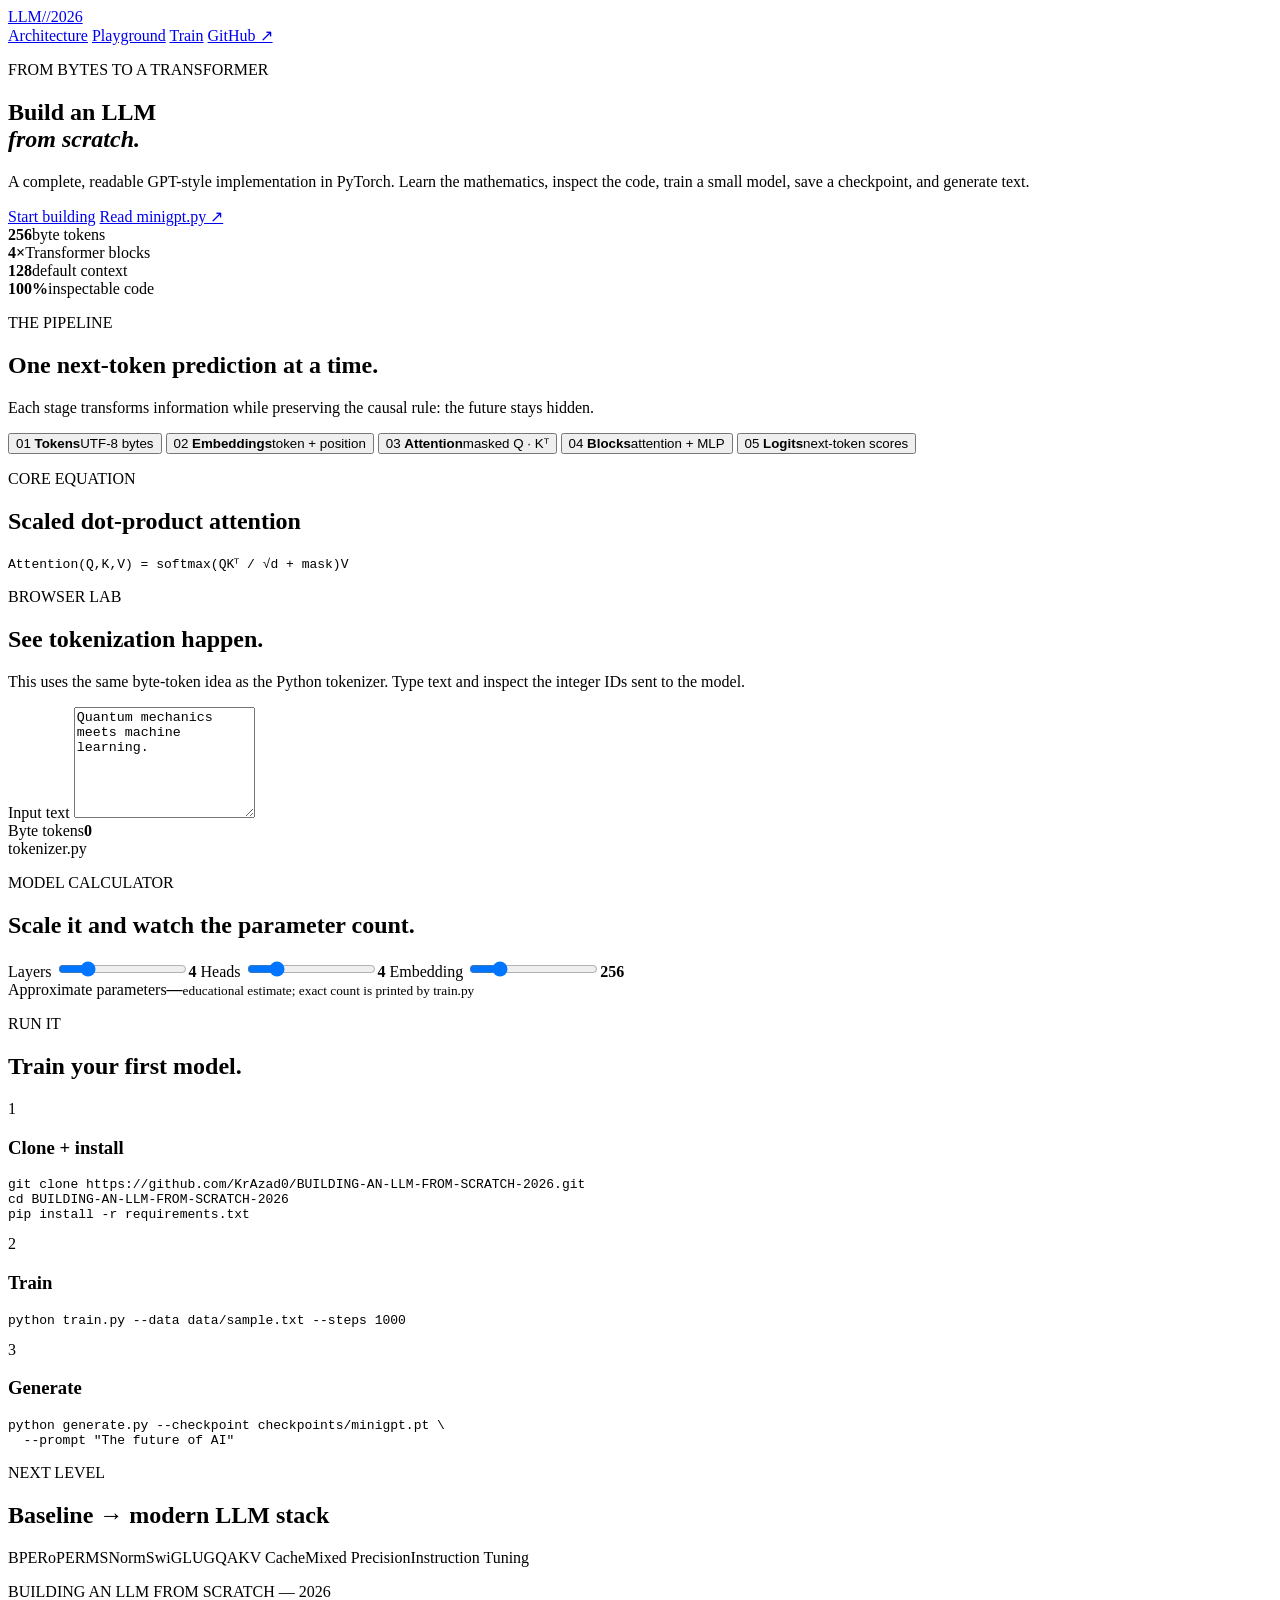
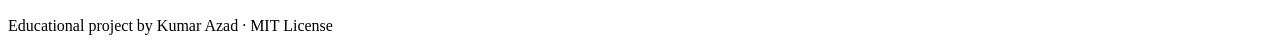
==== docs/index.html @ 2be55c7c "Add interactive GitHub Pages website" ====
<!doctype html>
<html lang="en">
<head>
  <meta charset="utf-8" />
  <meta name="viewport" content="width=device-width, initial-scale=1" />
  <meta name="description" content="Build a GPT-style language model from scratch: tokenizer, attention, Transformer blocks, training, and generation." />
  <title>LLM From Scratch 2026</title>
  <link rel="stylesheet" href="style.css" />
</head>
<body>
  <header class="nav">
    <a class="brand" href="#top">LLM<span>//2026</span></a>
    <nav>
      <a href="#architecture">Architecture</a>
      <a href="#playground">Playground</a>
      <a href="#train">Train</a>
      <a class="button small" href="https://github.com/KrAzad0/BUILDING-AN-LLM-FROM-SCRATCH-2026">GitHub ↗</a>
    </nav>
  </header>

  <main id="top">
    <section class="hero wrap">
      <p class="eyebrow">FROM BYTES TO A TRANSFORMER</p>
      <h1>Build an LLM<br /><em>from scratch.</em></h1>
      <p class="lede">A complete, readable GPT-style implementation in PyTorch. Learn the mathematics, inspect the code, train a small model, save a checkpoint, and generate text.</p>
      <div class="actions">
        <a class="button" href="#train">Start building</a>
        <a class="ghost" href="https://github.com/KrAzad0/BUILDING-AN-LLM-FROM-SCRATCH-2026/blob/main/src/minigpt.py">Read minigpt.py ↗</a>
      </div>
      <div class="stats">
        <article><strong>256</strong><span>byte tokens</span></article>
        <article><strong>4×</strong><span>Transformer blocks</span></article>
        <article><strong>128</strong><span>default context</span></article>
        <article><strong>100%</strong><span>inspectable code</span></article>
      </div>
    </section>

    <section id="architecture" class="section wrap">
      <div class="section-head">
        <p class="eyebrow">THE PIPELINE</p>
        <h2>One next-token prediction at a time.</h2>
        <p>Each stage transforms information while preserving the causal rule: the future stays hidden.</p>
      </div>
      <div class="pipeline" aria-label="LLM architecture pipeline">
        <button data-stage="tokens" class="stage active">01 <b>Tokens</b><span>UTF-8 bytes</span></button>
        <button data-stage="embed" class="stage">02 <b>Embeddings</b><span>token + position</span></button>
        <button data-stage="attention" class="stage">03 <b>Attention</b><span>masked Q · Kᵀ</span></button>
        <button data-stage="blocks" class="stage">04 <b>Blocks</b><span>attention + MLP</span></button>
        <button data-stage="logits" class="stage">05 <b>Logits</b><span>next-token scores</span></button>
      </div>
      <article id="stage-detail" class="detail"></article>
    </section>

    <section class="equation-band">
      <div class="wrap equation-grid">
        <div>
          <p class="eyebrow">CORE EQUATION</p>
          <h2>Scaled dot-product attention</h2>
        </div>
        <code>Attention(Q,K,V) = softmax(QKᵀ / √d + mask)V</code>
      </div>
    </section>

    <section id="playground" class="section wrap">
      <div class="section-head">
        <p class="eyebrow">BROWSER LAB</p>
        <h2>See tokenization happen.</h2>
        <p>This uses the same byte-token idea as the Python tokenizer. Type text and inspect the integer IDs sent to the model.</p>
      </div>
      <div class="lab-grid">
        <div class="panel">
          <label for="token-input">Input text</label>
          <textarea id="token-input" rows="7">Quantum mechanics meets machine learning.</textarea>
          <div class="panel-row"><span>Byte tokens</span><strong id="token-count">0</strong></div>
        </div>
        <div class="panel terminal">
          <div class="terminal-top"><i></i><i></i><i></i><span>tokenizer.py</span></div>
          <pre id="token-output"></pre>
        </div>
      </div>
    </section>

    <section class="section wrap">
      <div class="section-head">
        <p class="eyebrow">MODEL CALCULATOR</p>
        <h2>Scale it and watch the parameter count.</h2>
      </div>
      <div class="calculator">
        <label>Layers <input id="layers" type="range" min="1" max="16" value="4" /><b id="layers-v">4</b></label>
        <label>Heads <input id="heads" type="range" min="1" max="16" value="4" /><b id="heads-v">4</b></label>
        <label>Embedding <input id="embd" type="range" min="64" max="1024" step="64" value="256" /><b id="embd-v">256</b></label>
        <div class="param-card"><span>Approximate parameters</span><strong id="param-count">—</strong><small>educational estimate; exact count is printed by train.py</small></div>
      </div>
    </section>

    <section id="train" class="section wrap">
      <div class="section-head">
        <p class="eyebrow">RUN IT</p>
        <h2>Train your first model.</h2>
      </div>
      <div class="steps">
        <article><span>1</span><h3>Clone + install</h3><pre><code>git clone https://github.com/KrAzad0/BUILDING-AN-LLM-FROM-SCRATCH-2026.git
cd BUILDING-AN-LLM-FROM-SCRATCH-2026
pip install -r requirements.txt</code></pre></article>
        <article><span>2</span><h3>Train</h3><pre><code>python train.py --data data/sample.txt --steps 1000</code></pre></article>
        <article><span>3</span><h3>Generate</h3><pre><code>python generate.py --checkpoint checkpoints/minigpt.pt \
  --prompt "The future of AI"</code></pre></article>
      </div>
    </section>

    <section class="section wrap roadmap">
      <p class="eyebrow">NEXT LEVEL</p>
      <h2>Baseline → modern LLM stack</h2>
      <div class="chips"><span>BPE</span><span>RoPE</span><span>RMSNorm</span><span>SwiGLU</span><span>GQA</span><span>KV Cache</span><span>Mixed Precision</span><span>Instruction Tuning</span></div>
    </section>
  </main>

  <footer class="wrap">
    <p>BUILDING AN LLM FROM SCRATCH — 2026</p>
    <p>Educational project by Kumar Azad · MIT License</p>
  </footer>
  <script src="app.js"></script>
</body>
</html>
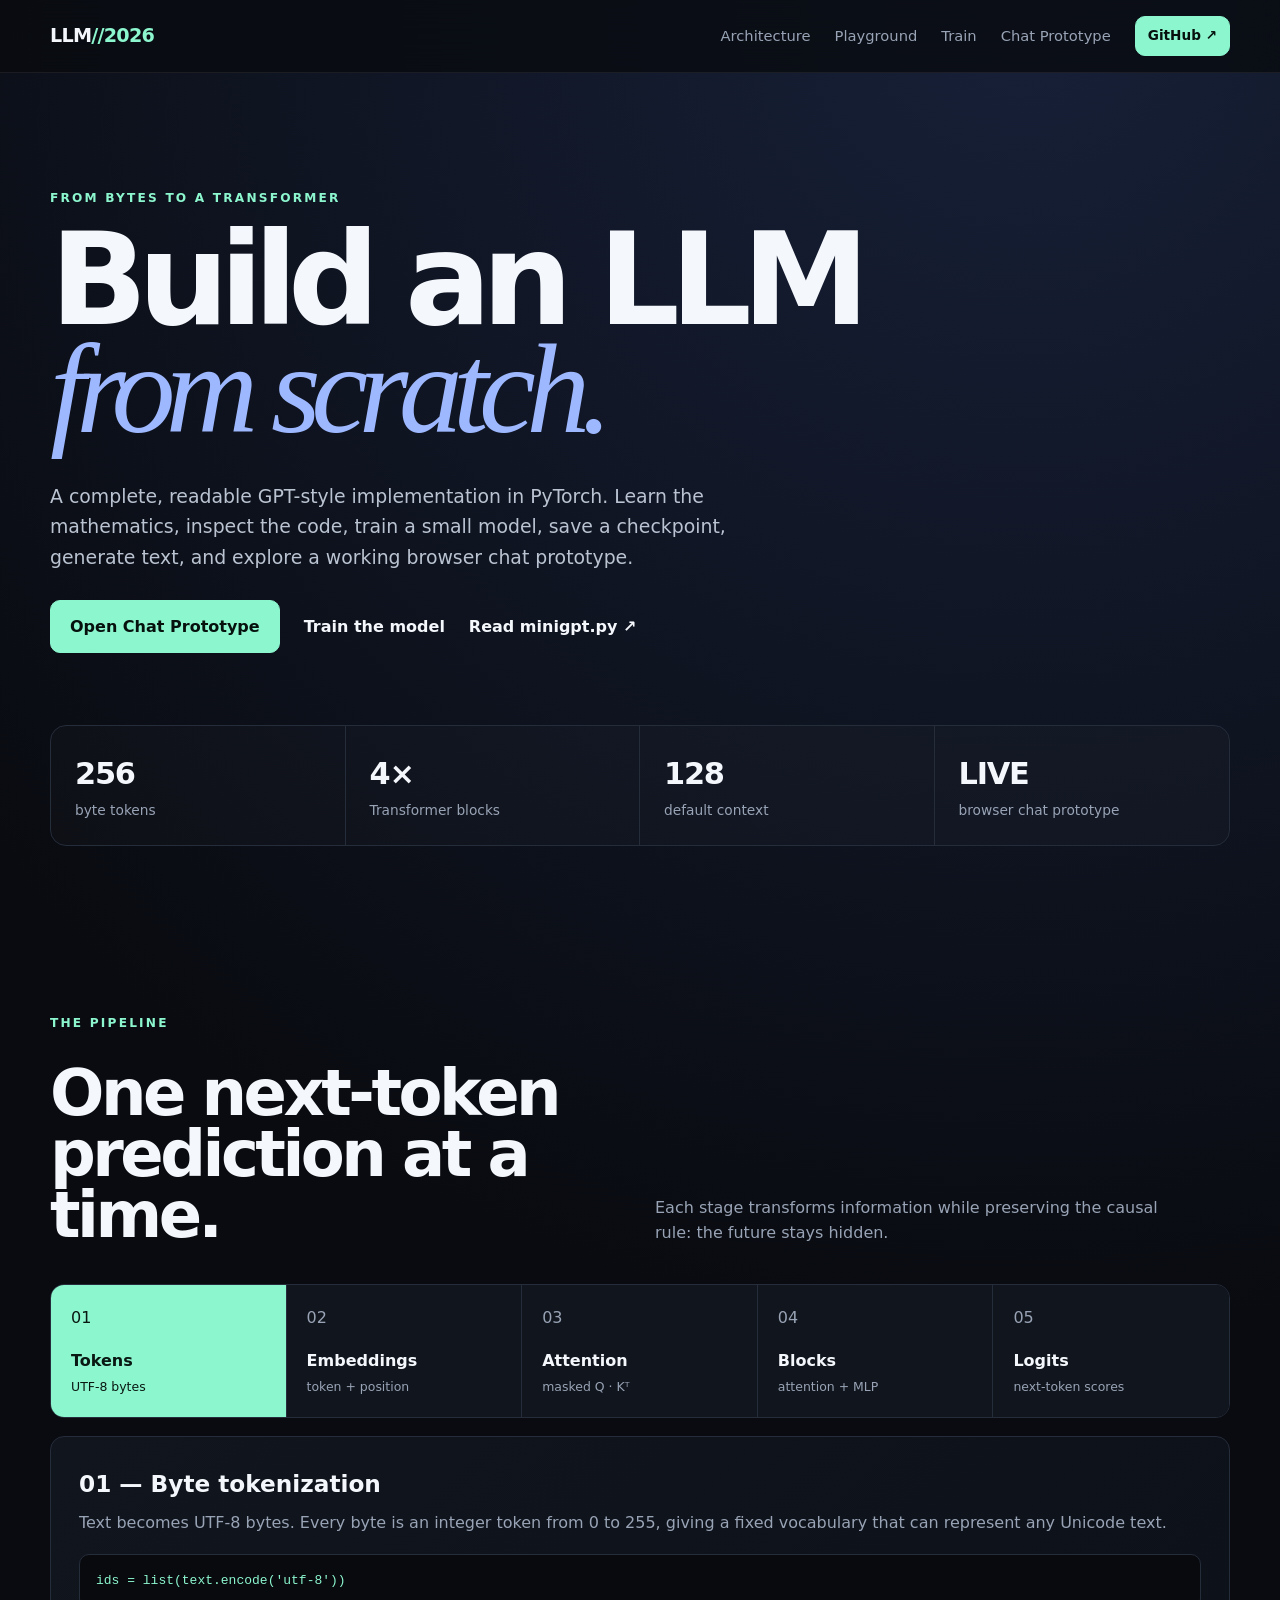
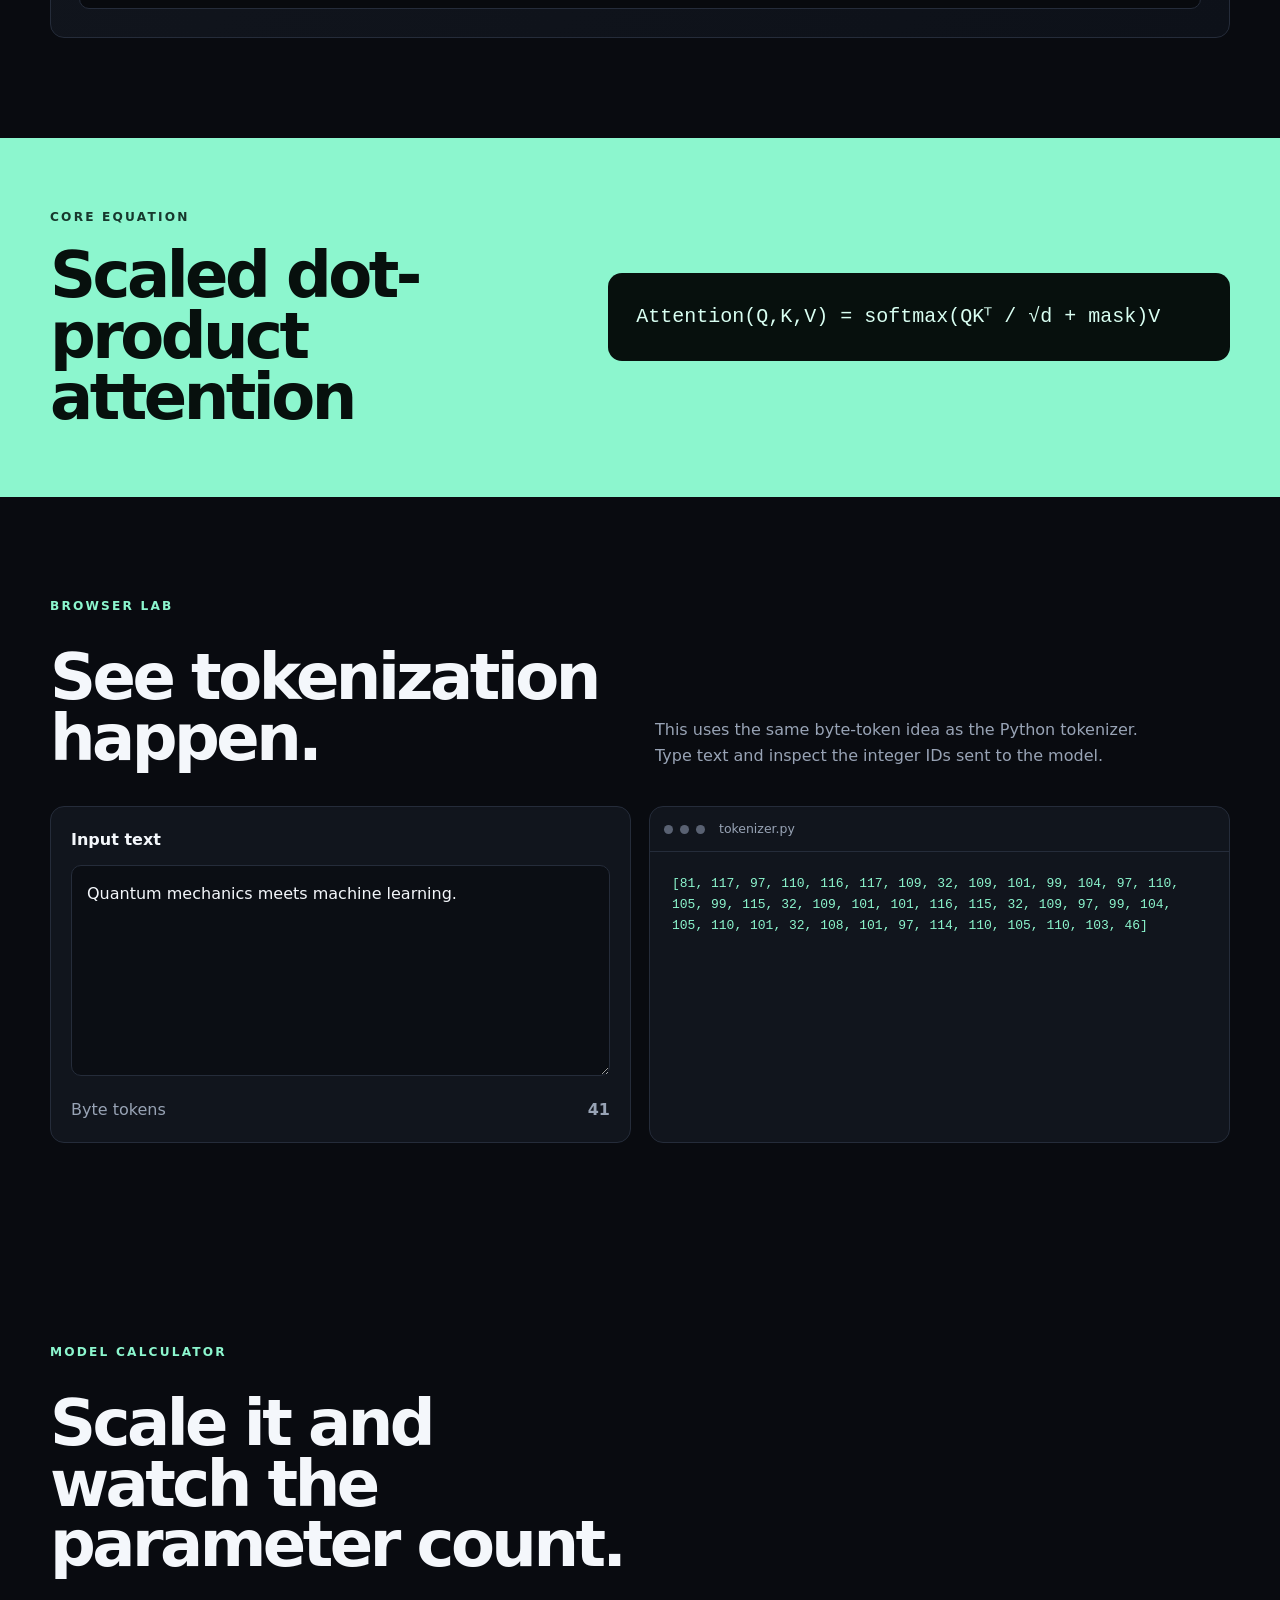
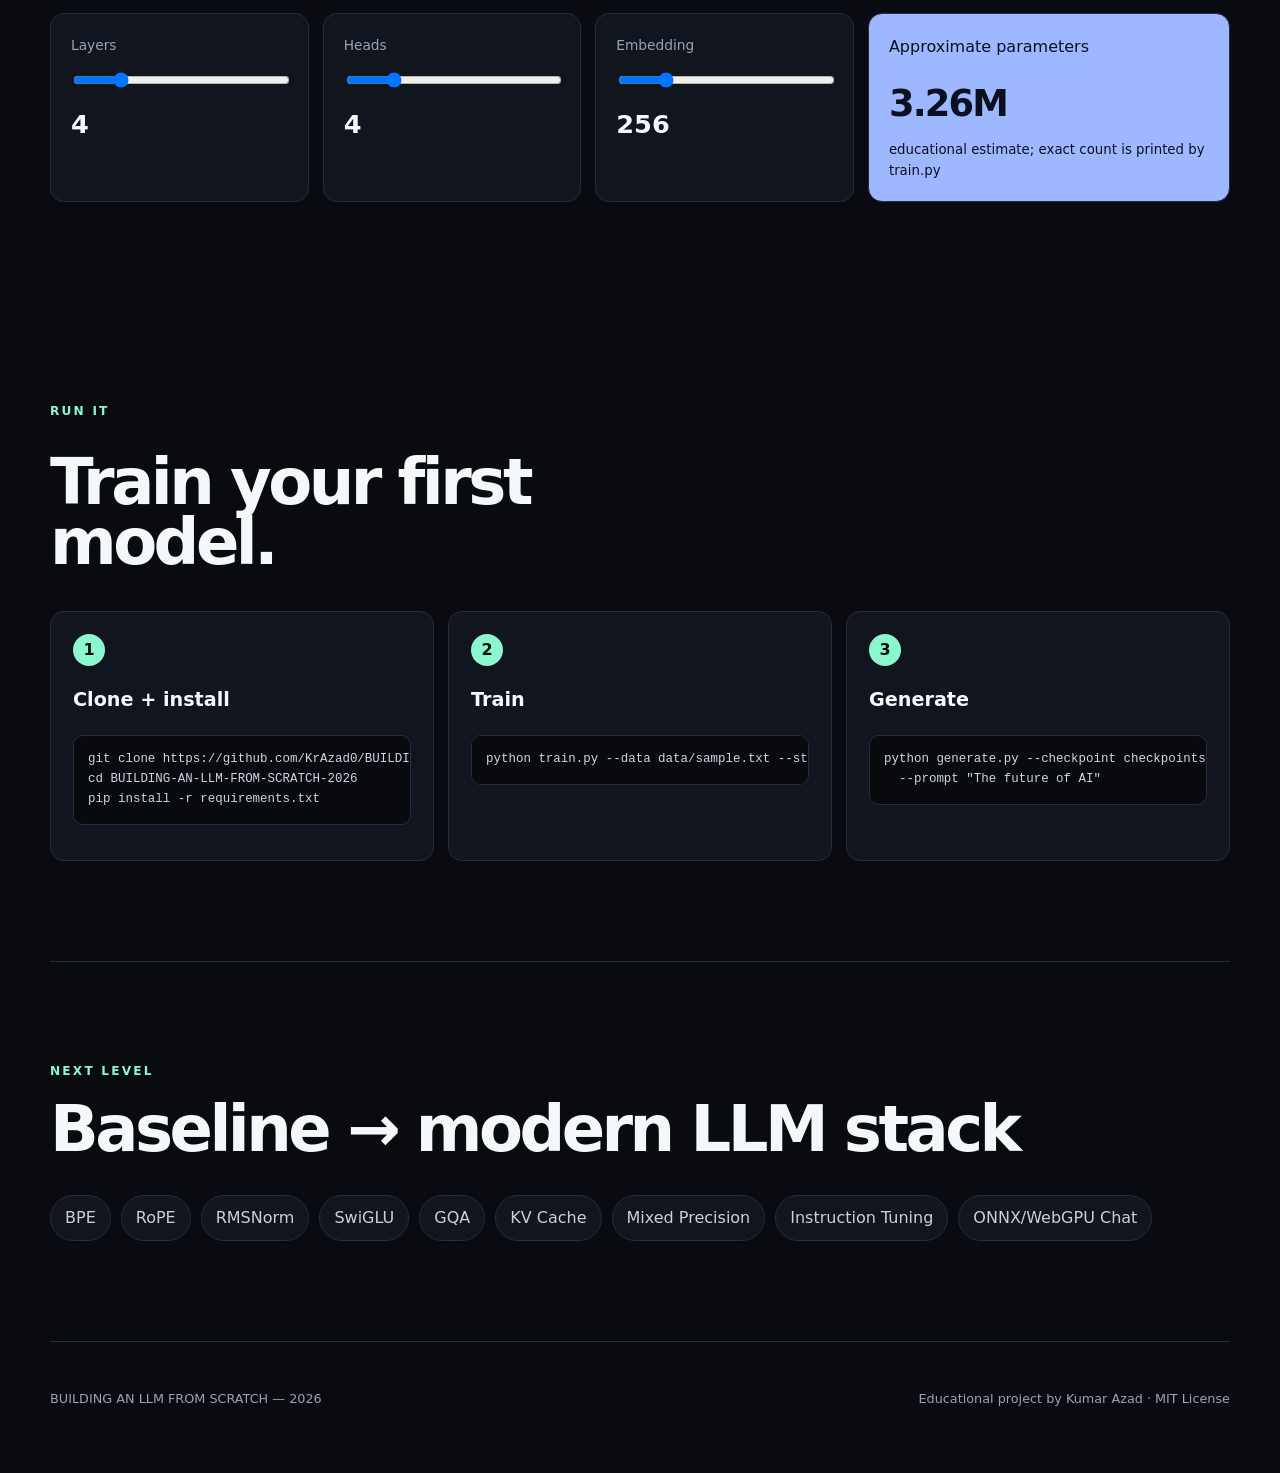
==== commit 6497f3f6: "Link homepage to MiniGPT chat prototype" ====
--- a/docs/index.html
+++ b/docs/index.html
@@ -3,7 +3,7 @@
 <head>
   <meta charset="utf-8" />
   <meta name="viewport" content="width=device-width, initial-scale=1" />
-  <meta name="description" content="Build a GPT-style language model from scratch: tokenizer, attention, Transformer blocks, training, and generation." />
+  <meta name="description" content="Build a GPT-style language model from scratch: tokenizer, attention, Transformer blocks, training, generation, and an interactive chat prototype." />
   <title>LLM From Scratch 2026</title>
   <link rel="stylesheet" href="style.css" />
 </head>
@@ -14,6 +14,7 @@
       <a href="#architecture">Architecture</a>
       <a href="#playground">Playground</a>
       <a href="#train">Train</a>
+      <a href="chat.html">Chat Prototype</a>
       <a class="button small" href="https://github.com/KrAzad0/BUILDING-AN-LLM-FROM-SCRATCH-2026">GitHub ↗</a>
     </nav>
   </header>
@@ -22,16 +23,17 @@
     <section class="hero wrap">
       <p class="eyebrow">FROM BYTES TO A TRANSFORMER</p>
       <h1>Build an LLM<br /><em>from scratch.</em></h1>
-      <p class="lede">A complete, readable GPT-style implementation in PyTorch. Learn the mathematics, inspect the code, train a small model, save a checkpoint, and generate text.</p>
+      <p class="lede">A complete, readable GPT-style implementation in PyTorch. Learn the mathematics, inspect the code, train a small model, save a checkpoint, generate text, and explore a working browser chat prototype.</p>
       <div class="actions">
-        <a class="button" href="#train">Start building</a>
+        <a class="button" href="chat.html">Open Chat Prototype</a>
+        <a class="ghost" href="#train">Train the model</a>
         <a class="ghost" href="https://github.com/KrAzad0/BUILDING-AN-LLM-FROM-SCRATCH-2026/blob/main/src/minigpt.py">Read minigpt.py ↗</a>
       </div>
       <div class="stats">
         <article><strong>256</strong><span>byte tokens</span></article>
         <article><strong>4×</strong><span>Transformer blocks</span></article>
         <article><strong>128</strong><span>default context</span></article>
-        <article><strong>100%</strong><span>inspectable code</span></article>
+        <article><strong>LIVE</strong><span>browser chat prototype</span></article>
       </div>
     </section>
 
@@ -111,7 +113,7 @@
     <section class="section wrap roadmap">
       <p class="eyebrow">NEXT LEVEL</p>
       <h2>Baseline → modern LLM stack</h2>
-      <div class="chips"><span>BPE</span><span>RoPE</span><span>RMSNorm</span><span>SwiGLU</span><span>GQA</span><span>KV Cache</span><span>Mixed Precision</span><span>Instruction Tuning</span></div>
+      <div class="chips"><span>BPE</span><span>RoPE</span><span>RMSNorm</span><span>SwiGLU</span><span>GQA</span><span>KV Cache</span><span>Mixed Precision</span><span>Instruction Tuning</span><span>ONNX/WebGPU Chat</span></div>
     </section>
   </main>
 
--- a/docs/style.css
+++ b/docs/style.css
@@ -0,0 +1 @@
+:root{--bg:#090b10;--panel:#11151d;--panel2:#171c26;--text:#f4f7fb;--muted:#98a3b5;--line:#252c3a;--accent:#8cf6ce;--accent2:#9eb8ff;--max:1180px}*{box-sizing:border-box}html{scroll-behavior:smooth}body{margin:0;background:radial-gradient(circle at 80% 0%,#172038 0,transparent 28%),var(--bg);color:var(--text);font-family:Inter,ui-sans-serif,system-ui,-apple-system,BlinkMacSystemFont,"Segoe UI",sans-serif;line-height:1.6}.wrap{width:min(var(--max),calc(100% - 40px));margin:auto}.nav{position:sticky;top:0;z-index:20;display:flex;align-items:center;justify-content:space-between;padding:16px max(20px,calc((100% - var(--max))/2));border-bottom:1px solid rgba(255,255,255,.07);background:rgba(9,11,16,.82);backdrop-filter:blur(18px)}.brand{font-weight:900;letter-spacing:-.04em;color:var(--text);text-decoration:none;font-size:1.2rem}.brand span{color:var(--accent)}nav{display:flex;align-items:center;gap:24px}nav a{color:var(--muted);text-decoration:none;font-size:.92rem}nav a:hover{color:var(--text)}.button{display:inline-flex;align-items:center;justify-content:center;background:var(--accent);color:#06110e!important;text-decoration:none;font-weight:800;padding:13px 19px;border-radius:10px;border:1px solid var(--accent)}.button.small{padding:8px 12px;font-size:.85rem}.ghost{color:var(--text);text-decoration:none;font-weight:700;padding:12px 0}.hero{padding:116px 0 68px}.eyebrow{color:var(--accent);font-size:.76rem;font-weight:900;letter-spacing:.18em;margin:0 0 18px}.hero h1{font-size:clamp(4rem,10vw,8.4rem);letter-spacing:-.075em;line-height:.84;margin:0;max-width:1000px}.hero h1 em{font-family:Georgia,serif;font-weight:400;color:var(--accent2)}.lede{max-width:720px;color:#bac3d1;font-size:1.18rem;margin:38px 0 28px}.actions{display:flex;gap:24px;align-items:center;flex-wrap:wrap}.stats{margin-top:72px;display:grid;grid-template-columns:repeat(4,1fr);border:1px solid var(--line);border-radius:16px;overflow:hidden;background:rgba(255,255,255,.015)}.stats article{padding:24px;border-right:1px solid var(--line)}.stats article:last-child{border:0}.stats strong{display:block;font-size:1.9rem;letter-spacing:-.04em}.stats span{display:block;color:var(--muted);font-size:.86rem}.section{padding:100px 0}.section-head{display:grid;grid-template-columns:minmax(0,1fr) minmax(0,1fr);gap:30px;align-items:end;margin-bottom:38px}.section-head .eyebrow{grid-column:1/-1;margin-bottom:0}.section-head h2,.roadmap h2,.equation-grid h2{font-size:clamp(2.4rem,5vw,4.6rem);line-height:.95;letter-spacing:-.055em;margin:0}.section-head>p:last-child{color:var(--muted);max-width:520px;margin:0}.pipeline{display:grid;grid-template-columns:repeat(5,1fr);border:1px solid var(--line);border-radius:14px;overflow:hidden}.stage{appearance:none;text-align:left;background:var(--panel);color:var(--muted);border:0;border-right:1px solid var(--line);padding:20px;cursor:pointer;font:inherit}.stage:last-child{border-right:0}.stage b,.stage span{display:block}.stage b{color:var(--text);margin-top:18px;font-size:1rem}.stage span{font-size:.78rem;margin-top:3px}.stage.active{background:var(--accent);color:#0a1813}.stage.active b,.stage.active span{color:#0a1813}.detail{margin-top:18px;border:1px solid var(--line);border-radius:14px;background:linear-gradient(135deg,var(--panel),#0d1119);padding:28px}.detail h3{margin:0 0 8px;font-size:1.45rem}.detail p{margin:0;color:var(--muted)}.detail code{display:block;margin-top:18px;background:#080a0e;border:1px solid var(--line);padding:16px;border-radius:10px;color:var(--accent);overflow:auto}.equation-band{background:var(--accent);color:#07100d;padding:70px 0}.equation-band .eyebrow{color:#17382d}.equation-grid{display:grid;grid-template-columns:1fr 1.2fr;gap:40px;align-items:center}.equation-grid code{display:block;background:#07100d;color:#d9fff2;border-radius:14px;padding:28px;font-size:clamp(.8rem,2vw,1.25rem);overflow:auto}.lab-grid{display:grid;grid-template-columns:1fr 1fr;gap:18px}.panel{border:1px solid var(--line);background:var(--panel);border-radius:14px;padding:20px}.panel label{display:block;font-weight:800;margin-bottom:12px}.panel textarea{width:100%;resize:vertical;background:#0b0e14;color:var(--text);border:1px solid var(--line);border-radius:10px;padding:15px;font:inherit;outline:none}.panel textarea:focus{border-color:var(--accent2)}.panel-row{display:flex;justify-content:space-between;color:var(--muted);margin-top:13px}.terminal{padding:0;overflow:hidden}.terminal-top{height:45px;display:flex;align-items:center;gap:7px;padding:0 14px;border-bottom:1px solid var(--line);color:var(--muted);font-size:.78rem}.terminal-top i{width:9px;height:9px;border-radius:50%;background:#596172}.terminal-top span{margin-left:7px}.terminal pre{margin:0;min-height:240px;padding:22px;color:var(--accent);white-space:pre-wrap;word-break:break-word}.calculator{display:grid;grid-template-columns:repeat(3,1fr) 1.4fr;gap:14px}.calculator>label,.param-card{background:var(--panel);border:1px solid var(--line);border-radius:14px;padding:20px}.calculator label{display:flex;flex-direction:column;gap:14px;color:var(--muted);font-size:.86rem}.calculator input{width:100%}.calculator b{font-size:1.6rem;color:var(--text)}.param-card{background:var(--accent2);color:#0a1020}.param-card span,.param-card small{display:block}.param-card strong{display:block;font-size:2.3rem;letter-spacing:-.05em;margin:15px 0 5px}.steps{display:grid;grid-template-columns:repeat(3,1fr);gap:14px}.steps article{background:var(--panel);border:1px solid var(--line);border-radius:14px;padding:22px;overflow:hidden}.steps article>span{display:inline-grid;place-items:center;width:32px;height:32px;border-radius:50%;background:var(--accent);color:#06110e;font-weight:900}.steps h3{font-size:1.2rem}.steps pre{overflow:auto;background:#080a0e;border:1px solid var(--line);border-radius:10px;padding:14px;color:#cdd6e5;font-size:.78rem}.roadmap{border-top:1px solid var(--line)}.chips{display:flex;flex-wrap:wrap;gap:10px;margin-top:35px}.chips span{border:1px solid var(--line);background:var(--panel);border-radius:999px;padding:9px 14px;color:#c9d0dc}footer{display:flex;justify-content:space-between;gap:20px;padding:35px 0 50px;color:var(--muted);font-size:.8rem;border-top:1px solid var(--line)}@media(max-width:900px){nav a:not(.button){display:none}.hero{padding-top:80px}.stats{grid-template-columns:repeat(2,1fr)}.stats article:nth-child(2){border-right:0}.stats article:nth-child(-n+2){border-bottom:1px solid var(--line)}.section-head,.equation-grid,.lab-grid{grid-template-columns:1fr}.pipeline{grid-template-columns:1fr 1fr}.stage{border-bottom:1px solid var(--line)}.calculator{grid-template-columns:1fr 1fr}.param-card{grid-column:1/-1}.steps{grid-template-columns:1fr}}@media(max-width:600px){.wrap{width:min(var(--max),calc(100% - 26px))}.hero h1{font-size:3.8rem}.stats,.calculator{grid-template-columns:1fr}.stats article{border-right:0;border-bottom:1px solid var(--line)!important}.pipeline{grid-template-columns:1fr}.stage{border-right:0}.section{padding:74px 0}.section-head{gap:16px}.param-card{grid-column:auto}footer{flex-direction:column}}
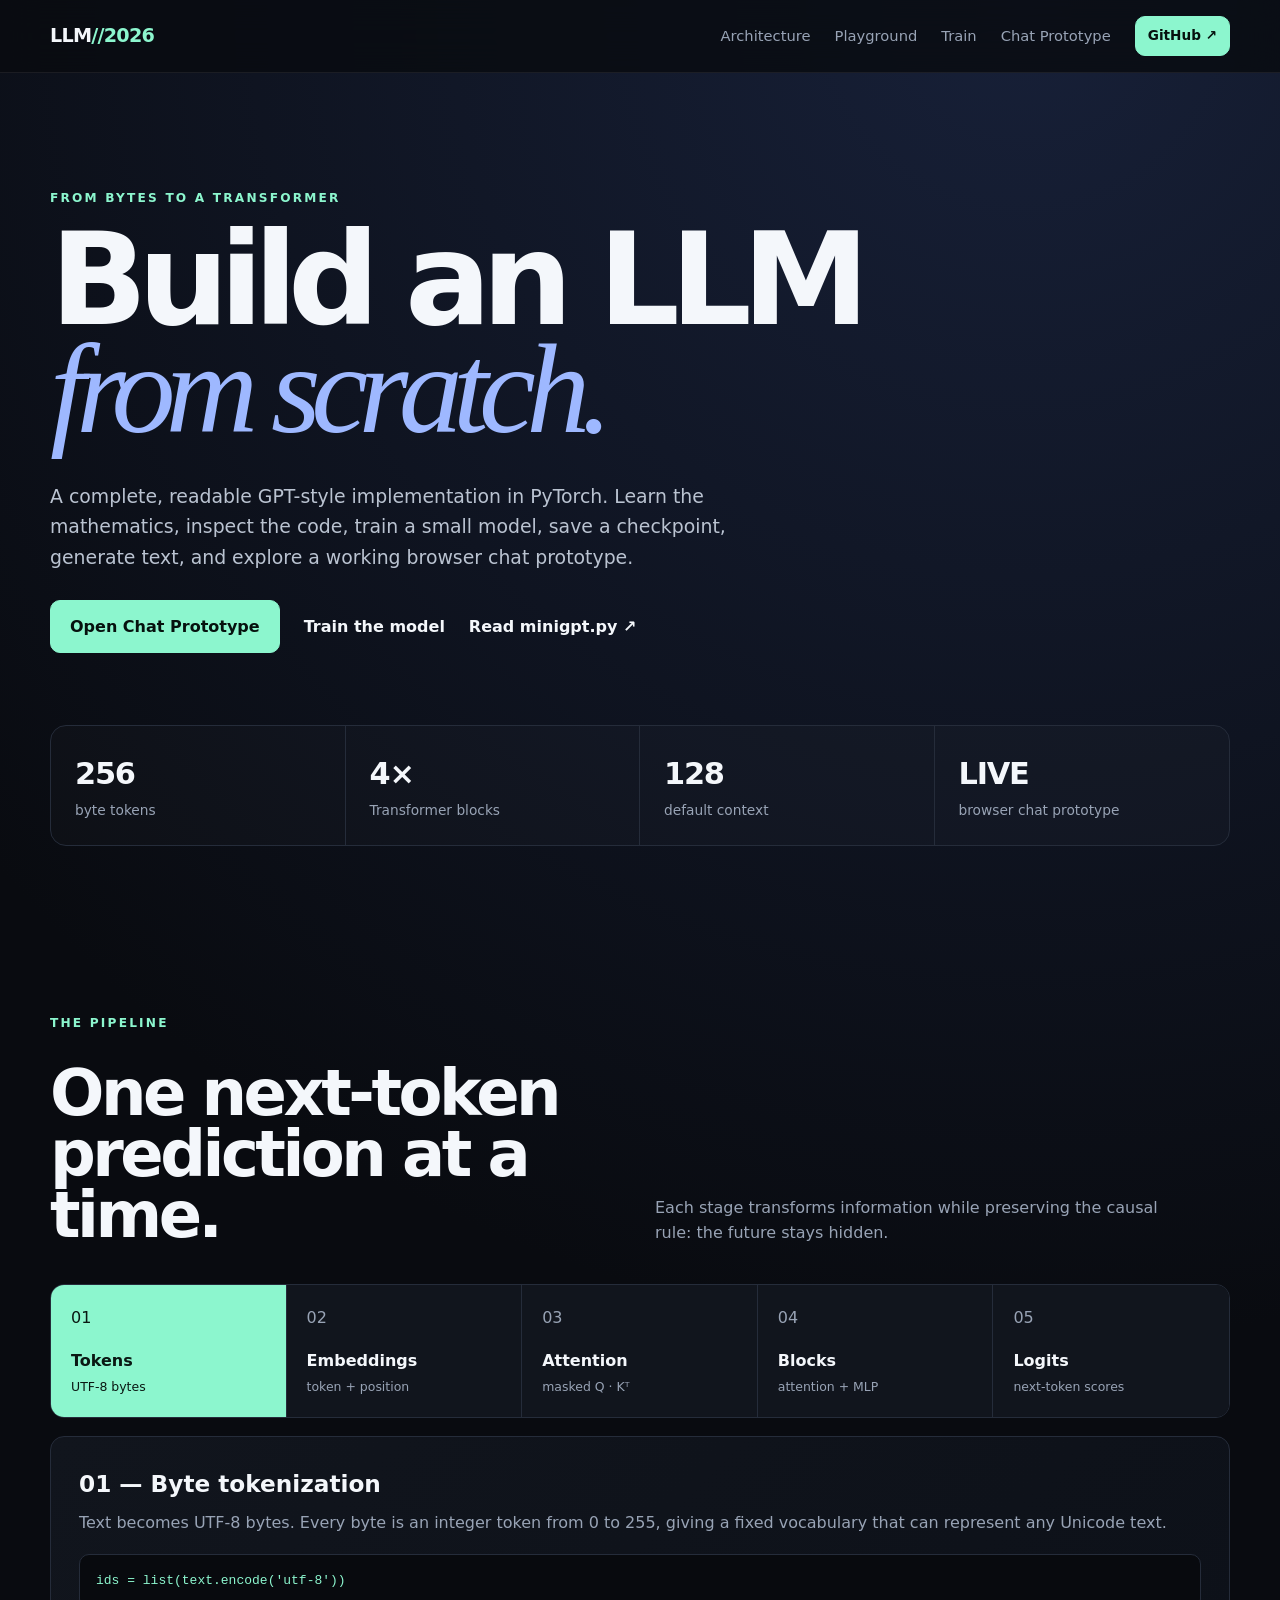
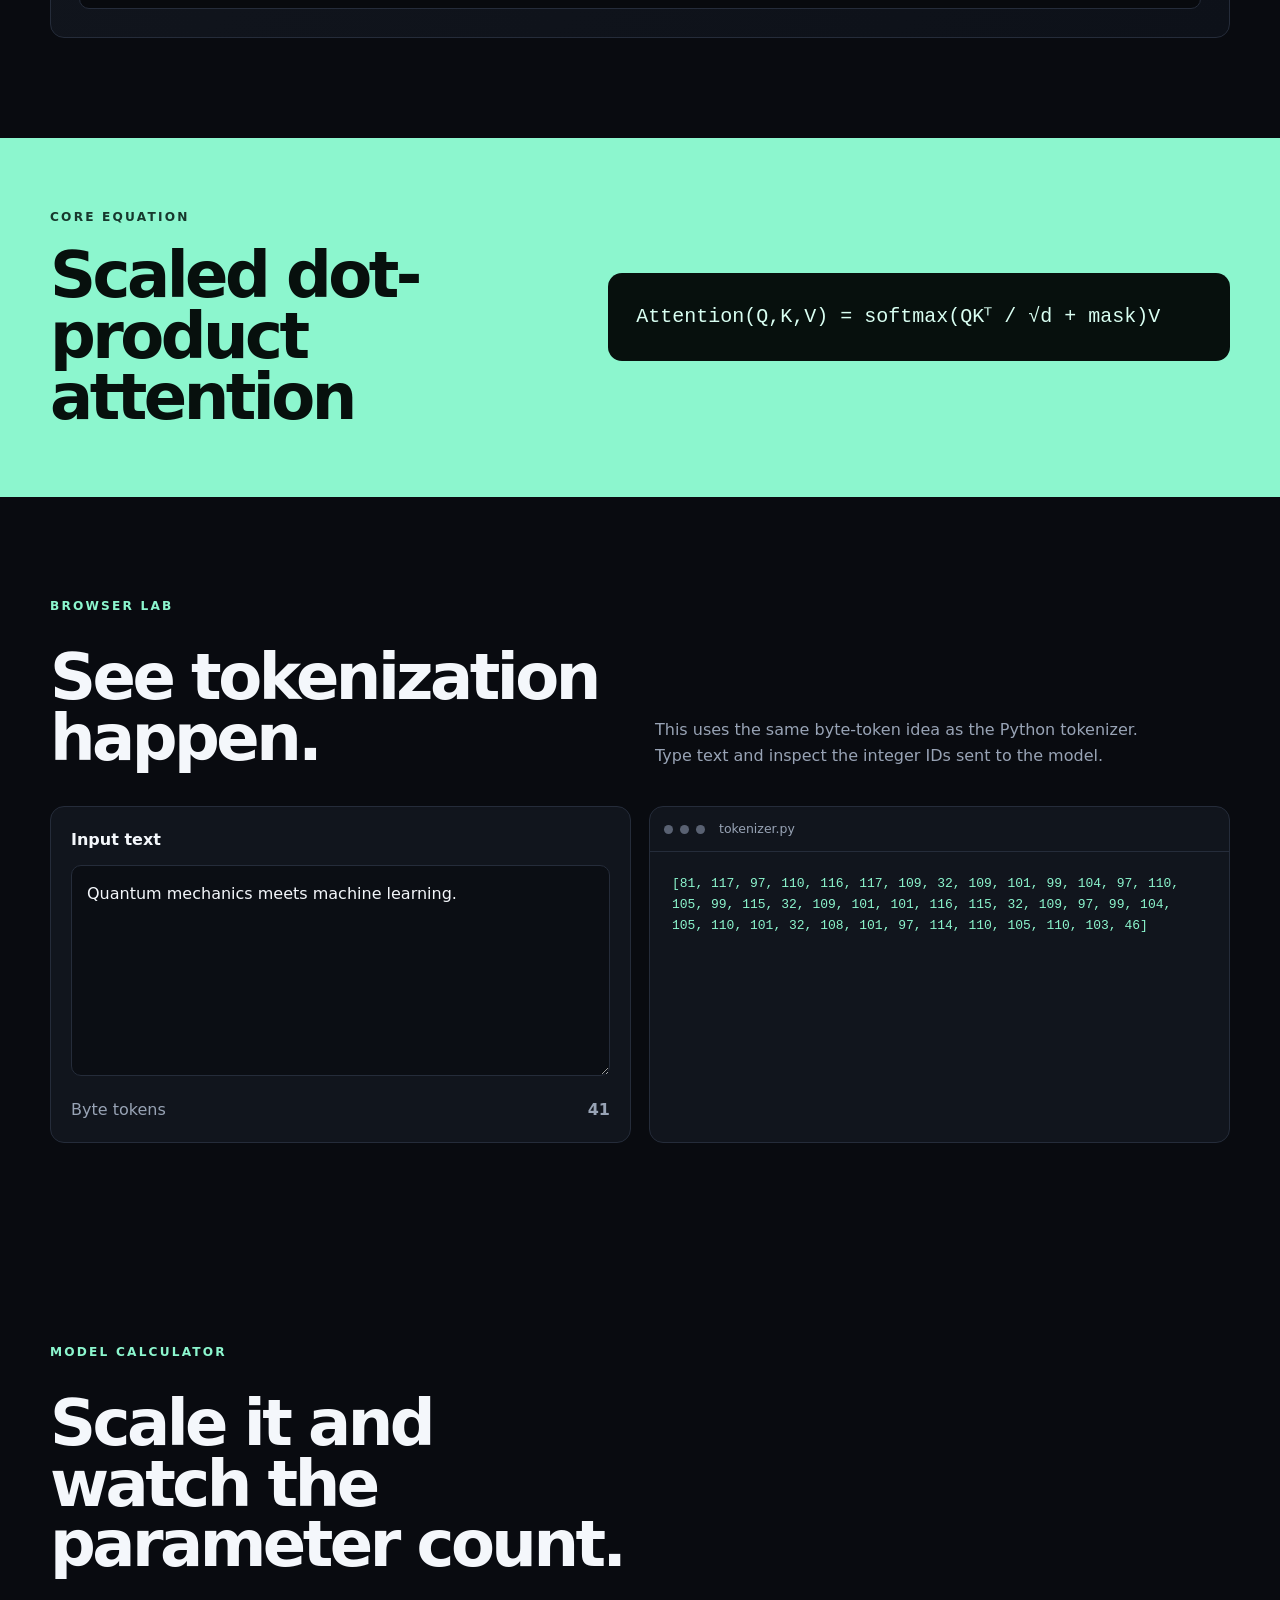
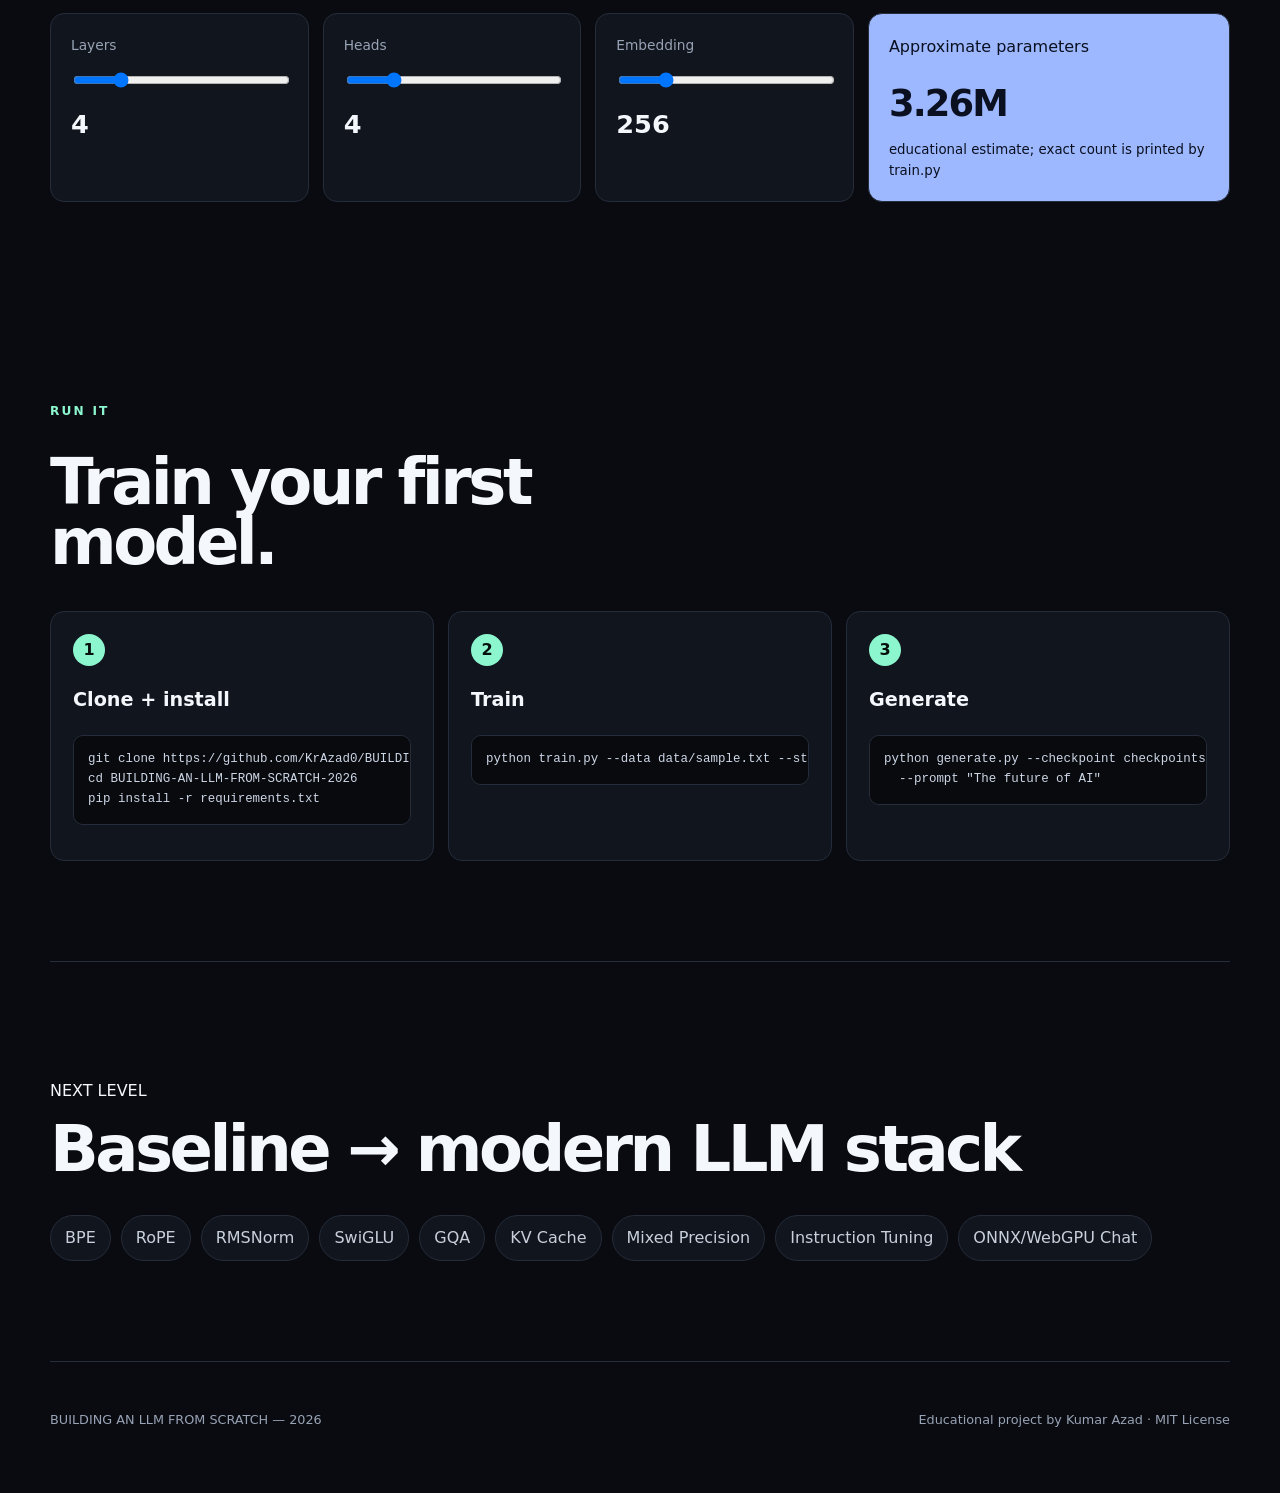
==== commit b0cc6bf1: "Point homepage chat links to canonical route" ====
--- a/docs/index.html
+++ b/docs/index.html
@@ -14,7 +14,7 @@
       <a href="#architecture">Architecture</a>
       <a href="#playground">Playground</a>
       <a href="#train">Train</a>
-      <a href="chat.html">Chat Prototype</a>
+      <a href="chat/">Chat Prototype</a>
       <a class="button small" href="https://github.com/KrAzad0/BUILDING-AN-LLM-FROM-SCRATCH-2026">GitHub ↗</a>
     </nav>
   </header>
@@ -25,7 +25,7 @@
       <h1>Build an LLM<br /><em>from scratch.</em></h1>
       <p class="lede">A complete, readable GPT-style implementation in PyTorch. Learn the mathematics, inspect the code, train a small model, save a checkpoint, generate text, and explore a working browser chat prototype.</p>
       <div class="actions">
-        <a class="button" href="chat.html">Open Chat Prototype</a>
+        <a class="button" href="chat/">Open Chat Prototype</a>
         <a class="ghost" href="#train">Train the model</a>
         <a class="ghost" href="https://github.com/KrAzad0/BUILDING-AN-LLM-FROM-SCRATCH-2026/blob/main/src/minigpt.py">Read minigpt.py ↗</a>
       </div>
@@ -111,7 +111,7 @@
     </section>
 
     <section class="section wrap roadmap">
-      <p class="eyebrow">NEXT LEVEL</p>
+      <p class="eyrow">NEXT LEVEL</p>
       <h2>Baseline → modern LLM stack</h2>
       <div class="chips"><span>BPE</span><span>RoPE</span><span>RMSNorm</span><span>SwiGLU</span><span>GQA</span><span>KV Cache</span><span>Mixed Precision</span><span>Instruction Tuning</span><span>ONNX/WebGPU Chat</span></div>
     </section>
